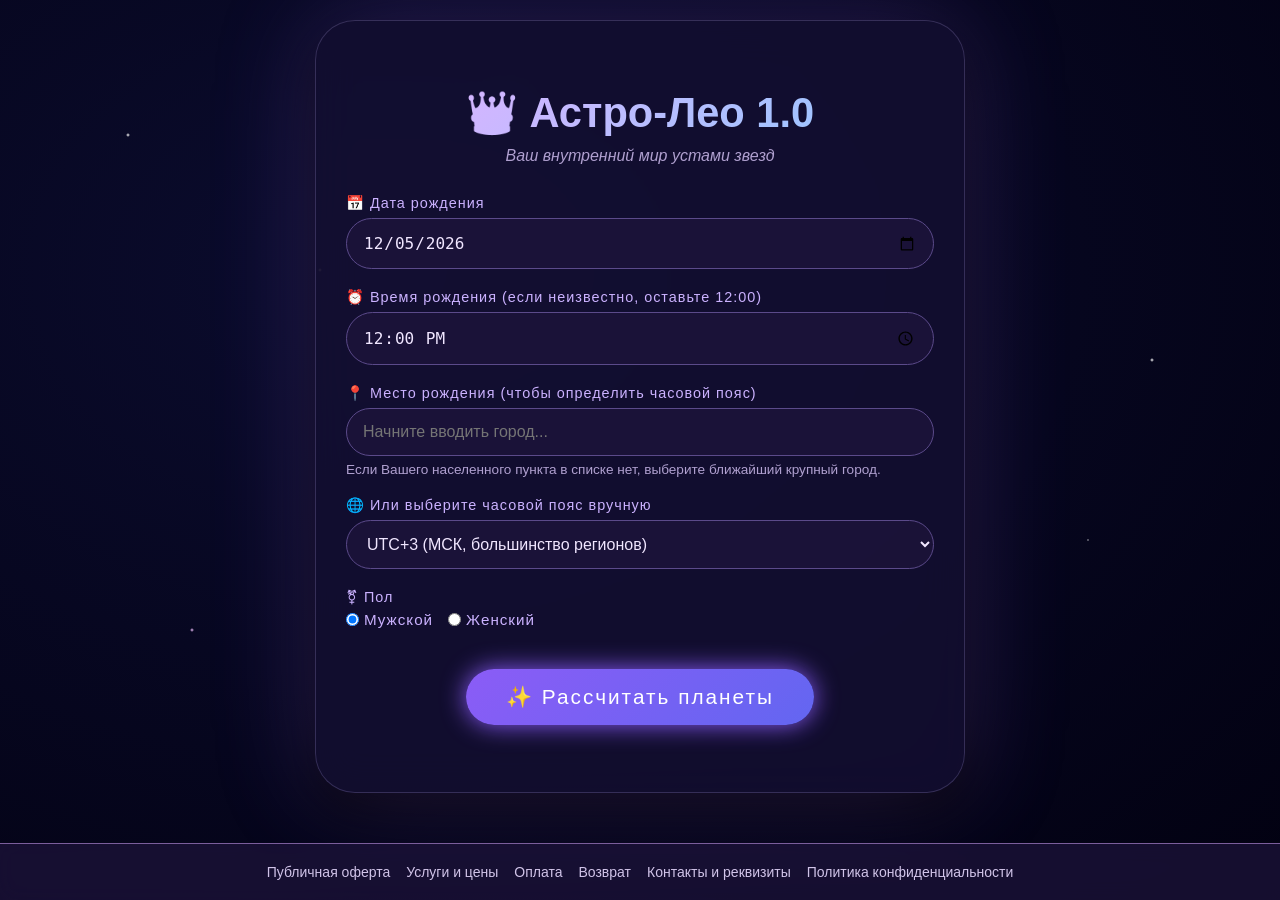
==== index.html @ 97765dda "Add files via upload" ====
<!DOCTYPE html>
<html lang="ru">
<head>
    <meta charset="UTF-8">
    <meta name="viewport" content="width=device-width, initial-scale=1.0">
    <title>🌌 Астробот: Солнце, Луна и личные планеты</title>
    <link rel="stylesheet" href="css/styles.css">
</head>
<body>
     <div id="preloader">
        <div class="spinner"></div>
    </div>
<div class="container">
    <h1>👑 Астро-Лео 1.0</h1>
    <p class="subtitle">Ваш внутренний мир устами звезд</p>

    <div class="form-group">
        <label>📅 Дата рождения</label>
        <input type="date" id="birthDate">
    </div>
    <div class="form-group">
        <label>⏰ Время рождения (если неизвестно, оставьте 12:00)</label>
        <input type="time" id="birthTime" value="12:00">
    </div>
    <div class="form-group">
        <label>📍 Место рождения (чтобы определить часовой пояс)</label>
        <input type="text" id="cityInput" placeholder="Начните вводить город..." autocomplete="off">
        <div class="suggestions" id="suggestionsList"></div>
        <div class="city-tz-info" id="cityTzInfo"></div>
        <div class="hint">Если Вашего населенного пункта в списке нет, выберите ближайший крупный город.</div>
    </div>
    <div class="form-group">
        <label>🌐 Или выберите часовой пояс вручную</label>
        <select id="timezoneOffset">
            <option value="-12">UTC−12</option>
            <option value="-11">UTC−11</option>
            <option value="-10">UTC−10</option>
            <option value="-9">UTC−9</option>
            <option value="-8">UTC−8</option>
            <option value="-7">UTC−7</option>
            <option value="-6">UTC−6</option>
            <option value="-5">UTC−5</option>
            <option value="-4">UTC−4</option>
            <option value="-3">UTC−3</option>
            <option value="-2">UTC−2</option>
            <option value="-1">UTC−1</option>
            <option value="0">UTC±0</option>
            <option value="1">UTC+1</option>
            <option value="2">UTC+2 (Калининград)</option>
            <option value="3" selected>UTC+3 (МСК, большинство регионов)</option>
            <option value="4">UTC+4 (Самара и др.)</option>
            <option value="5">UTC+5 (Екатеринбург, Пермь и др.)</option>
            <option value="6">UTC+6 (Омск и др.)</option>
            <option value="7">UTC+7 (Новосибирск, Красноярск и др.)</option>
            <option value="8">UTC+8 (Иркутск и др.)</option>
            <option value="9">UTC+9 (Якутск, Забайкалье и др.)</option>
            <option value="10">UTC+10 (Владивосток и др.)</option>
            <option value="11">UTC+11 (Магадан, Сахалин)</option>
            <option value="12">UTC+12 (Камчатка, Чукотка)</option>
        </select>
    </div>
    <div class="form-group">
        <label>⚧ Пол</label>
        <div class="radio-group">
            <label class="radio-label"><input type="radio" name="gender" value="male" checked> Мужской</label>
            <label class="radio-label"><input type="radio" name="gender" value="female"> Женский</label>
        </div>
    </div>

    <button id="calculateBtn">✨ Рассчитать планеты</button>
    <div id="resultContainer" class="result" style="display:none;"></div>
    <div id="errorContainer" class="error" style="display:none;"></div>

</div>
<footer class="site-footer">
  <div class="footer-links">
    <a href="offer.html">Публичная оферта</a>
    <a href="terms.html">Услуги и цены</a>
    <a href="payment.html">Оплата</a>
    <a href="refund.html">Возврат</a>
    <a href="contacts.html">Контакты и реквизиты</a>
    <a href="pirvacy.html">Политика конфиденциальности</a>
  </div>
</footer>
<script src="spacetime.min.js"></script>
<script src="astronomy.browser.min.js"></script>
<script src="js/cities.js"></script>
<script src="js/astrology.js"></script>
<script src="js/main.js"></script>

</body>
</html>
---- css/styles.css ----
/* === Сброс и базовые настройки === */
* {
  margin: 0;
  padding: 0;
  box-sizing: border-box;
}

body {
  min-height: 100vh;
  background: radial-gradient(ellipse at 30% 30%, #0b0c2e, #020111);
  display: flex;
  flex-direction: column;          /* элементы располагаются сверху вниз */
  font-family: 'Segoe UI', 'Helvetica Neue', sans-serif;
  color: #e0d7ff;
  position: relative;
  margin: 0;
}

/* Звёздный фон (псевдоэлемент) */
body::before {
  content: '';
  position: fixed;
  top: 0;
  left: 0;
  width: 100%;
  height: 100%;
  background: transparent;
  background-image:
    radial-gradient(2px 2px at 10% 15%, white, transparent),
    radial-gradient(2px 2px at 25% 30%, #f8e3a0, transparent),
    radial-gradient(2px 2px at 40% 10%, white, transparent),
    radial-gradient(1px 1px at 55% 45%, #cfa8ff, transparent),
    radial-gradient(2px 2px at 70% 20%, #aaccff, transparent),
    radial-gradient(1px 1px at 85% 60%, white, transparent),
    radial-gradient(2px 2px at 15% 70%, #f0c0ff, transparent),
    radial-gradient(1px 1px at 30% 80%, white, transparent),
    radial-gradient(2px 2px at 60% 75%, #b0e0ff, transparent),
    radial-gradient(2px 2px at 90% 40%, white, transparent);
  pointer-events: none;
}

/* === Основной контейнер === */
.container {
  flex: 1 0 auto;                    /* занимает всё доступное пространство, толкая футер вниз */
  display: flex;
  flex-direction: column;
  justify-content: center;           /* вертикальное центрирование, когда контента мало */
  align-items: center;
  background: rgba(20, 15, 50, 0.8);
  backdrop-filter: blur(20px);
  border-radius: 40px;
  padding: 40px 30px;
  width: 90%;
  max-width: 650px;
  margin: 20px auto;                 /* центрирование по горизонтали и небольшой отступ сверху-снизу */
  box-shadow: 0 0 100px rgba(120, 80, 200, 0.3), 0 20px 40px rgba(0, 0, 0, 0.8);
  border: 1px solid rgba(200, 180, 255, 0.2);
  z-index: 1;
  text-align: center;
}

/* === Типографика === */
h1 {
  font-size: 2.6rem;
  margin-bottom: 10px;
  background: linear-gradient(135deg, #d4b5ff, #a0c4ff);
  -webkit-background-clip: text;
  -webkit-text-fill-color: transparent;
  background-clip: text;
}

.subtitle {
  color: #b0a0d0;
  margin-bottom: 30px;
  font-style: italic;
}

.form-group {
  margin-bottom: 20px;
  text-align: left;
  position: relative;
  width: 100%;
}

label {
  display: block;
  margin-bottom: 6px;
  color: #cbb2ff;
  font-size: 0.9rem;
  letter-spacing: 1px;
}

input,
select {
  width: 100%;
  padding: 14px 16px;
  border-radius: 30px;
  border: 1px solid #5b4a8a;
  background: rgba(30, 20, 60, 0.7);
  color: #f0e6ff;
  font-size: 1rem;
  outline: none;
  transition: 0.3s;
}

input:focus,
select:focus {
  border-color: #b794f4;
  box-shadow: 0 0 15px #9b72f2;
}

option {
  background: #1e143c;
  color: #f0e6ff;
}

.radio-group {
  display: flex;
  gap: 15px;
  margin-top: 5px;
}

.radio-label {
  display: flex;
  align-items: center;
  gap: 5px;
  cursor: pointer;
  color: #cbb2ff;
  font-size: 0.95rem;
}

.radio-label input[type="radio"] {
  width: auto;
  margin: 0;
}

/* === Кнопки === */
button {
  background: linear-gradient(135deg, #8b5cf6, #6366f1);
  border: none;
  color: white;
  font-size: 1.3rem;
  padding: 16px 40px;
  border-radius: 50px;
  cursor: pointer;
  margin-top: 15px;
  letter-spacing: 2px;
  transition: 0.3s;
  box-shadow: 0 0 25px #8b5cf6;
  font-weight: 500;
}

button:hover {
  transform: translateY(-2px);
  box-shadow: 0 0 45px #a78bfa;
}

/* === Карточки результатов === */
.result {
  margin-top: 30px;
  animation: fadeIn 0.6s;
}

.card {
  background: rgba(50, 30, 80, 0.5);
  backdrop-filter: blur(10px);
  border-radius: 30px;
  padding: 20px;
  margin: 15px 0;
  border: 1px solid #7b5e9c;
  text-align: left;
}

.card h3 {
  color: #f0d9ff;
  margin-bottom: 10px;
}

.sign-icon {
  font-size: 2rem;
}

.description {
  color: #d1c4e9;
  line-height: 1.6;
  margin-bottom: 10px;
}

.toggle-details {
  background: none;
  border: 1px solid #8b5cf6;
  color: #cbb2ff;
  padding: 8px 18px;
  border-radius: 20px;
  font-size: 0.9rem;
  cursor: pointer;
  transition: 0.3s;
  margin-top: 5px;
  box-shadow: none;
  font-weight: normal;
  letter-spacing: 0.5px;
}

.toggle-details:hover {
  background: rgba(139, 92, 246, 0.2);
  border-color: #b794f4;
  color: #f0e6ff;
}

.details {
  margin-top: 12px;
  color: #c9b8f0;
  line-height: 1.7;
  animation: fadeIn 0.3s;
}

.summary {
  background: rgba(120, 80, 200, 0.25);
  border-color: #b794f4;
  font-size: 1.1rem;
}

@keyframes fadeIn {
  from {
    opacity: 0;
    transform: translateY(15px);
  }
  to {
    opacity: 1;
    transform: translateY(0);
  }
}

.error {
  color: #ff8a8a;
  margin-top: 10px;
}

.hint {
  color: #b0a0d0;
  margin-top: 6px;
  font-size: 0.85rem;
}

/* === Таблицы === */
.score-table {
  width: 100%;
  border-collapse: collapse;
  margin-top: 20px;
  font-size: 0.9rem;
  color: #d1c4e9;
}

.score-table th,
.score-table td {
  padding: 8px 10px;
  border: 1px solid #7b5e9c;
  text-align: left;
}

.score-table th {
  background: rgba(120, 80, 200, 0.25);
  color: #f0d9ff;
  font-weight: bold;
}

.score-table tr:nth-child(even) {
  background: rgba(50, 30, 80, 0.3);
}

.score-table tr:hover {
  background: rgba(139, 92, 246, 0.2);
}

.table-wrapper {
  overflow-x: auto;
  -webkit-overflow-scrolling: touch;
  margin-top: 15px;
}

@media (max-width: 600px) {
  .score-table {
    font-size: 0.8rem;
  }
  .score-table th,
  .score-table td {
    padding: 6px 4px;
  }
}

/* === Подсказки городов === */
.suggestions {
  position: absolute;
  background: #1e143c;
  border: 1px solid #7b5e9c;
  border-radius: 0 0 10px 10px;
  width: 100%;
  max-height: 200px;
  overflow-y: auto;
  z-index: 20;
  display: none;
}

.suggestion-item {
  padding: 10px 15px;
  cursor: pointer;
  color: #e0d7ff;
  text-align: left;
}

.suggestion-item:hover {
  background: rgba(139, 92, 246, 0.3);
}

.city-tz-info {
  font-size: 0.9rem;
  color: #b0a0d0;
  margin-top: 6px;
}

/* === Прелоадер === */
#preloader {
  position: fixed;
  top: 0;
  left: 0;
  width: 100%;
  height: 100%;
  background: #0b0c2e;
  display: flex;
  align-items: center;
  justify-content: center;
  z-index: 9999;
  transition: opacity 0.5s ease;
}

.spinner {
  width: 50px;
  height: 50px;
  border: 5px solid rgba(255, 255, 255, 0.2);
  border-top-color: #b794f4;
  border-radius: 50%;
  animation: spin 1s linear infinite;
}

@keyframes spin {
  to {
    transform: rotate(360deg);
  }
}

/* === Футер === */
.site-footer {
  flex-shrink: 0;                    /* футер не сжимается */
  margin-top: 30px;                  /* отступ от контейнера */
  padding: 20px 15px;
  border-top: 1px solid #7b5e9c;     /* цвет рамки в тон сайту */
  text-align: center;
  background-color: rgba(30, 20, 60, 0.7);
  backdrop-filter: blur(10px);
  width: 100%;
  z-index: 10;                       /* чтобы ссылки были поверх фона */
}

.footer-links {
  display: flex;
  flex-wrap: wrap;
  justify-content: center;
  gap: 8px 16px;
}

.footer-links a {
  text-decoration: none;
  color: #d1c4e9;                    /* светлый текст для тёмного фона */
  white-space: nowrap;
  font-size: 14px;
  transition: color 0.3s;
}

.footer-links a:hover {
  text-decoration: underline;
  color: #f0e6ff;
}
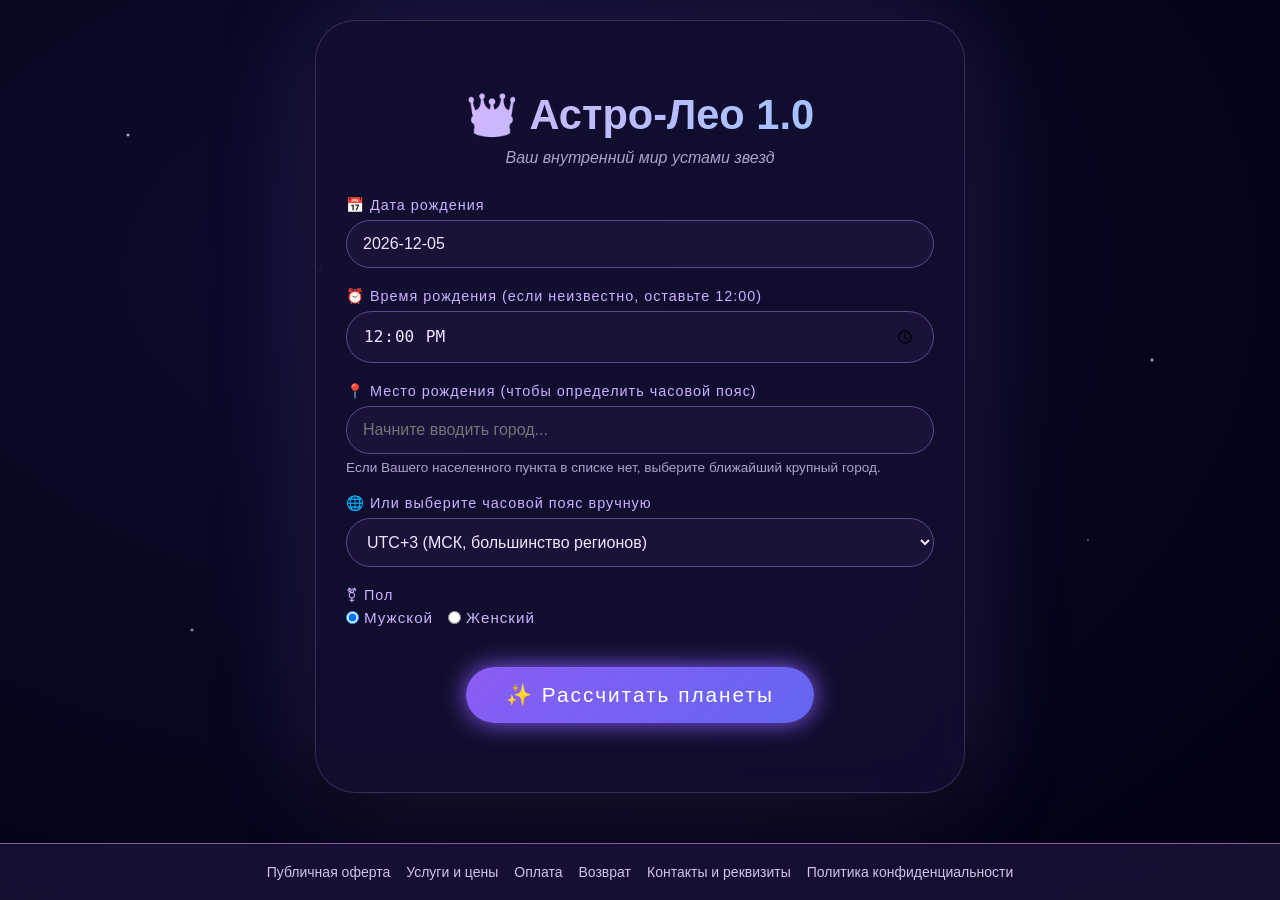
==== commit 5f09c159: "Add files via upload" ====
--- a/index.html
+++ b/index.html
@@ -16,7 +16,7 @@
 
     <div class="form-group">
         <label>📅 Дата рождения</label>
-        <input type="date" id="birthDate">
+        <input type="text" id="birthDate" placeholder="ДД.ММ.ГГГГ" inputmode="numeric" maxlength="10" autocomplete="bday">
     </div>
     <div class="form-group">
         <label>⏰ Время рождения (если неизвестно, оставьте 12:00)</label>
